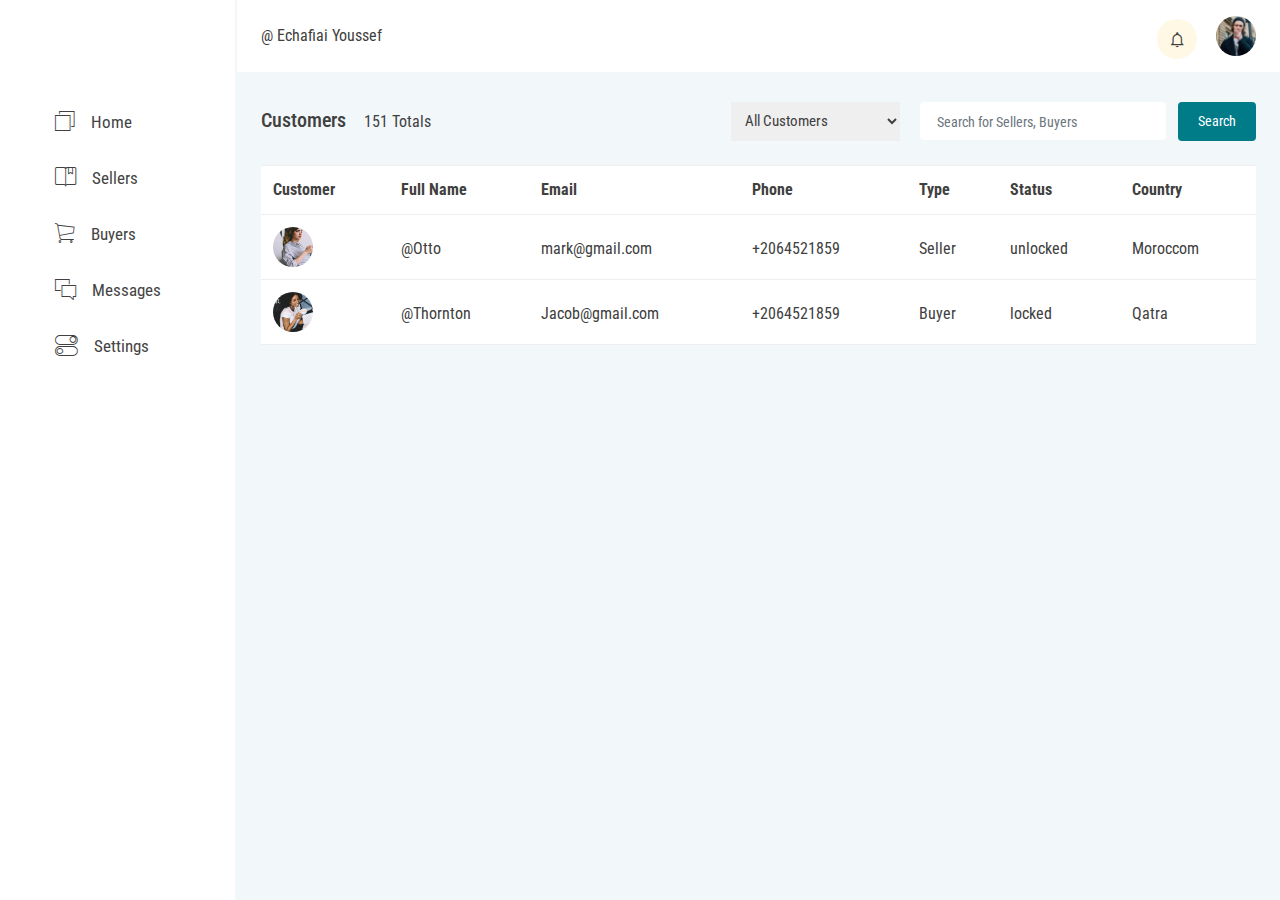
==== zeed/cpanel-support/dashboard.html @ 5ad9c501 "zeed" ====
<!DOCTYPE html>
<html lang="en">
    
    <head>
        
        <!-- Meta -->
        <meta charset="UTF-8">
        <meta name="viewport" content="width=device-width, initial-scale=1, shrink-to-fit=no">
        
        <!-- Site Title -->
        <title>Zeed - Welcome To cPanel Team Zeed</title>
                
        <!-- Site Logo -->
        <link href="../img/Thumbnail.png" rel="shortcut icon" type="image/x-icon">
        
        <!-- Fonts - Start includes Fonts From Google Fonts -->
        <link href="https://fonts.googleapis.com/css?family=Roboto+Condensed:300,300i,400,400i,700,700i" rel="stylesheet">
        <link href="https://fonts.googleapis.com/css?family=Montserrat:400,500,600,700,800,900" rel="stylesheet">
        <link href="https://fonts.googleapis.com/css?family=Open+Sans:400,600,700,800" rel="stylesheet">
        
        <!-- Animate -->
        <link href="../css/animate-min.css" rel="stylesheet">

        <!-- Font ionicons -->
        <link href="../css/ionicons-min.css" rel="stylesheet">
        
        <!-- Bootstrap -->
        <link href="../css/bootstrap-min.css" rel="stylesheet">
        
        <!-- Owl Carousel -->
        <link href="../css/owl-carousel-min.css" rel="stylesheet">
        <link href="../css/owl-theme-default-min.css" rel="stylesheet">

        <!-- Style -->
        <link href="../css/style.css" rel="stylesheet">

        <!-- Responsive -->
        <link href="../css/Zeed-responsive.css" rel="stylesheet">

        <!-- Cpanel Support -->
        <link href="../css/Zeed-cpanel.css" rel="stylesheet">

        <!-- HTML5 shim and Respond.js for IE8 support of HTML5 elements and media queries -->
        <!-- WARNING: Respond.js doesn't work if you view the page via file:// -->
        
        <!--[if lt IE 9]>

            <script src="https://oss.maxcdn.com/html5shiv/3.7.3/html5shiv.min.js"></script>
            <script src="https://oss.maxcdn.com/respond/1.4.2/respond.min.js"></script>

        <![endif]-->

    </head>
    
<body>

    <!-- Start Navigation Menu -->

    <div class="navigation-left-menu">
        
        <!-- Start Container -->

        <div class="container-fluid">
            
            <div class="nav">
                
                <ul class="list-nav">
                    
                    <li><a href="#"><i class="icon ion-ios-browsers-outline"></i>Home</a></li>
                    <li><a href="#"><i class="icon ion-ios-bookmarks-outline"></i>sellers</a></li>
                    <li><a href="#"><i class="icon ion-ios-cart-outline"></i>buyers</a></li>
                    <li><a href="#"><i class="icon ion-ios-chatboxes-outline"></i>messages</a></li>
                    <li><a href="#"><i class="icon ion-ios-toggle-outline"></i>settings</a></li>

                </ul>

            </div>

        </div>

        <!-- End Container -->

    </div>

    <!-- End Navigation Menu -->

    <!-- Start Dashboard cPanel -->

    <div class="cPanel-dashboard">

        <!-- Start Header Navigation -->

        <div class="header-nav">
            
            <nav class="navbar navbar-expand-lg">

                <div class="collapse navbar-collapse" id="navbarSupportedContent">

                    <ul class="navbar-nav mr-auto">

                        <li class="nav-item">

                            <a class="nav-link" href="#">@ Echafiai Youssef</a>

                        </li>

                    </ul>

                </div>

                <div class="form-inline my-2 my-lg-0">

                    <ul class="navbar-nav mr-auto">

                        <li class="nav-item head-notifications">

                            <a class="nav-link head-notifications" href="#"><i class="icon ion-android-notifications-none"></i></a>

                        </li>

                        <li class="nav-item admin">

                            <a class="nav-link admin" href="#"><img src="img/team-1.jpg"></a>

                        </li>

                    </ul>  

                </div>

            </nav>

        </div>

        <!-- End Header Navigation -->

        <!-- Start Pages Dashboard -->

        <div class="dashboard-det">

            <!-- Start Container -->

            <div class="container-fluid">
                
                <!-- Start Settings Choise -->

                <div class="settings-choice">

                    <nav class="navbar navbar-expand-lg">

                        <div class="collapse navbar-collapse" id="navbarSupportedContent">

                            <ul class="navbar-nav mr-auto">

                                <li class="nav-item">

                                    <a class="nav-link" href="#"><h5>Customers</h5> <span>151 Totals</span></a>

                                </li>

                            </ul>

                        </div>

                        <div class="form-inline my-2 my-lg-0">

                            <ul class="navbar-nav mr-auto">
 
                                <select class="dropdown-select">

                                    <option value="1">All Customers</option>
                                    <option value="2">All Active Customers</option>
                                    <option value="3">All Locked Customers</option>

                                </select>

                                <form class="form-searching">
                                  <input class="form-control mr-sm-2" type="search" placeholder="Search for Sellers, Buyers" aria-label="Search">
                                  <button class="btn btn-outline-success my-2 my-sm-0" type="submit">Search</button>
                                </form>

                            </ul>  

                        </div>

                    </nav>

                </div>

                <!-- End Settings Choise -->

                <!-- Start Table -->

                <table class="table">

                    <thead>

                        <tr>

                            <th scope="col">Customer</th>
                            <th scope="col">Full Name</th>
                            <th scope="col">Email</th>
                            <th scope="col">Phone</th>
                            <th scope="col">Type</th>
                            <th scope="col">Status</th>
                            <th scope="col">Country</th>

                        </tr>

                    </thead>

                    <tbody>

                        <tr>

                            <th scope="row"><img src="img/team-2.jpg"></th>
                            <td>@Otto</td>
                            <td>mark@gmail.com</td>
                            <td>+2064521859</td>
                            <td>Seller</td>
                            <td>unlocked</td>
                            <td>Moroccom</td>

                        </tr>

                        <tr>

                            <th scope="row"><img src="img/team-3.jpg"></th>
                            <td>@Thornton</td>
                            <td>Jacob@gmail.com</td>
                            <td>+2064521859</td>
                            <td>Buyer</td>
                            <td>locked</td>
                            <td>Qatra</td>

                        </tr>


                    </tbody>

                </table>

                <!-- End Table -->

            </div>

            <!-- End Container -->

        </div>

        <!-- End Pages Dashboard -->

    </div>

    <!-- End Dashboard cPanel -->

    <!-- jQuery js -->
    <script src="../js/jquery-min.js"></script>
    
    <!-- Bootstrap js -->
    <script src="../js/jquery-slim.js"></script>
    <script src="../js/popper-min.js"></script>
    <script src="../js/bootstrap-min.js"></script>
    
    <!-- Scrollreveal js -->
    <script src="../js/scrollreveal-min.js"></script>

    <!-- Masonry js -->
    <script src="../js/masonry-min.js"></script>

    <!-- Wow js -->
    <script src="../js/wow-min.js"></script>

    <!-- Owl Carousel js -->
    <script src="../js/owl-carousel-min.js"></script>

    <!-- Custom js -->
    <script src="../js/Zeed-custom.js"></script>
    
</body>
</html>
---- zeed/css/owl-carousel-min.css ----
/**
 * Owl Carousel v2.3.4
 * Copyright 2013-2019 David Deutsch
 * Licensed under: SEE LICENSE IN https://github.com/OwlCarousel2/OwlCarousel2/blob/master/LICENSE
 */
.owl-carousel,.owl-carousel .owl-item{-webkit-tap-highlight-color:transparent;position:relative}.owl-carousel{display:none;width:100%;z-index:1}.owl-carousel .owl-stage{position:relative;-ms-touch-action:pan-Y;touch-action:manipulation;-moz-backface-visibility:hidden}.owl-carousel .owl-stage:after{content:".";display:block;clear:both;visibility:hidden;line-height:0;height:0}.owl-carousel .owl-stage-outer{position:relative;overflow:hidden;-webkit-transform:translate3d(0,0,0)}.owl-carousel .owl-item,.owl-carousel .owl-wrapper{-webkit-backface-visibility:hidden;-moz-backface-visibility:hidden;-ms-backface-visibility:hidden;-webkit-transform:translate3d(0,0,0);-moz-transform:translate3d(0,0,0);-ms-transform:translate3d(0,0,0)}.owl-carousel .owl-item{min-height:1px;float:left;-webkit-backface-visibility:hidden;-webkit-touch-callout:none}.owl-carousel .owl-item img{display:block;width:100%}.owl-carousel .owl-dots.disabled,.owl-carousel .owl-nav.disabled{display:none}.no-js .owl-carousel,.owl-carousel.owl-loaded{display:block}.owl-carousel .owl-dot,.owl-carousel .owl-nav .owl-next,.owl-carousel .owl-nav .owl-prev{cursor:pointer;-webkit-user-select:none;-khtml-user-select:none;-moz-user-select:none;-ms-user-select:none;user-select:none}.owl-carousel .owl-nav button.owl-next,.owl-carousel .owl-nav button.owl-prev,.owl-carousel button.owl-dot{background:0 0;color:inherit;border:none;padding:0!important;font:inherit}.owl-carousel.owl-loading{opacity:0;display:block}.owl-carousel.owl-hidden{opacity:0}.owl-carousel.owl-refresh .owl-item{visibility:hidden}.owl-carousel.owl-drag .owl-item{-ms-touch-action:pan-y;touch-action:pan-y;-webkit-user-select:none;-moz-user-select:none;-ms-user-select:none;user-select:none}.owl-carousel.owl-grab{cursor:move;cursor:grab}.owl-carousel.owl-rtl{direction:rtl}.owl-carousel.owl-rtl .owl-item{float:right}.owl-carousel .animated{animation-duration:1s;animation-fill-mode:both}.owl-carousel .owl-animated-in{z-index:0}.owl-carousel .owl-animated-out{z-index:1}.owl-carousel .fadeOut{animation-name:fadeOut}@keyframes fadeOut{0%{opacity:1}100%{opacity:0}}.owl-height{transition:height .5s ease-in-out}.owl-carousel .owl-item .owl-lazy{opacity:0;transition:opacity .4s ease}.owl-carousel .owl-item .owl-lazy:not([src]),.owl-carousel .owl-item .owl-lazy[src^=""]{max-height:0}.owl-carousel .owl-item img.owl-lazy{transform-style:preserve-3d}.owl-carousel .owl-video-wrapper{position:relative;height:100%;background:#000}.owl-carousel .owl-video-play-icon{position:absolute;height:80px;width:80px;left:50%;top:50%;margin-left:-40px;margin-top:-40px;background:url(owl.video.play.png) no-repeat;cursor:pointer;z-index:1;-webkit-backface-visibility:hidden;transition:transform .1s ease}.owl-carousel .owl-video-play-icon:hover{-ms-transform:scale(1.3,1.3);transform:scale(1.3,1.3)}.owl-carousel .owl-video-playing .owl-video-play-icon,.owl-carousel .owl-video-playing .owl-video-tn{display:none}.owl-carousel .owl-video-tn{opacity:0;height:100%;background-position:center center;background-repeat:no-repeat;background-size:contain;transition:opacity .4s ease}.owl-carousel .owl-video-frame{position:relative;z-index:1;height:100%;width:100%}
---- zeed/css/owl-theme-default-min.css ----
/**
 * Owl Carousel v2.3.4
 * Copyright 2013-2019 David Deutsch
 * Licensed under: SEE LICENSE IN https://github.com/OwlCarousel2/OwlCarousel2/blob/master/LICENSE
 */
.owl-theme .owl-dots,.owl-theme .owl-nav{text-align:center;-webkit-tap-highlight-color:transparent}.owl-theme .owl-nav{margin-top:10px}.owl-theme .owl-nav [class*=owl-]{color:#FFF;font-size:14px;margin:5px;padding:4px 7px;background:#D6D6D6;display:inline-block;cursor:pointer;border-radius:3px}.owl-theme .owl-nav [class*=owl-]:hover{background:#869791;color:#FFF;text-decoration:none}.owl-theme .owl-nav .disabled{opacity:.5;cursor:default}.owl-theme .owl-nav.disabled+.owl-dots{margin-top:10px}.owl-theme .owl-dots .owl-dot{display:inline-block;zoom:1}.owl-theme .owl-dots .owl-dot span{width:10px;height:10px;margin:5px 7px;background:#D6D6D6;display:block;-webkit-backface-visibility:visible;transition:opacity .2s ease;border-radius:30px}.owl-theme .owl-dots .owl-dot.active span,.owl-theme .owl-dots .owl-dot:hover span{background:#869791}
---- zeed/css/style.css ----
/*
    -------------------------------------------------------------------------------

    Theme Name:         Zeed
    Theme URI:          http://www.zeed.com/
    Description:        Zeed - A Creative Multipurpose ecommerce Theme
    Version:            1.0.0
    Author:             Echafiai Youssef
    Author URI:         http://www.echafiai.com/
    Tags:               Electronics, Cars, Fashion, Collectibles, Coupons and More
    Text Domain:        Zeed
    License:            GPL v2
    License URI:        http://www.gnu.org/licenses/gpl-2.0.html

    -------------------------------------------------------------------------------

*/
/*
    -------------------------------------------------------------------------------

    * 01. Start GLOBAL CSS Style
    * 02. Start Page Loader

    -------------------------------------------------------------------------------
*/

/*-----------------------------------------------------------------------------------*/
/*  01 - Start GENERAL STYLING
/*-----------------------------------------------------------------------------------*/

* {
    outline: 0;
}

body {
    font-family: 'Roboto Condensed', 'Open Sans',sans-serif;
    padding: 0;
    margin: 0;
}

body a {
    transition: all 0.5s ease;
    color: #404040;
}

img {
    transition: all 0.5s ease;
    object-fit: cover;
    cursor: pointer;
    max-width: 100%;
}

:after, :before {
    -webkit-box-sizing: border-box;
    -moz-box-sizing: border-box;
    box-sizing: border-box;
}

::-moz-selection { 
    color: #404040;
    background: #fffaa3;
}

::selection {
    color: #404040; 
    background: #fffaa3;
}

textarea {
    resize: vertical;
}

/*-----------------------------------------------------------------------------------*/
/*  02 - Start Page Loader
/*-----------------------------------------------------------------------------------*/

#loader {
    position: absolute;
    width: 100%;
    height: 100vh;
    background: white;
    z-index: 9999;
}
---- zeed/css/Zeed-cpanel.css ----
/*
    -------------------------------------------------------------------------------

    Theme Name:         Zeed
    Theme URI:          http://www.zeed.com/
    Description:        Zeed - A Creative Multipurpose ecommerce Theme
    Version:            1.0.0
    Author:             Echafiai Youssef
    Author URI:         http://www.echafiai.com/
    Tags:               Electronics, Cars, Fashion, Collectibles, Coupons and More
    Text Domain:        Zeed
    License:            GPL v2
    License URI:        http://www.gnu.org/licenses/gpl-2.0.html

    -------------------------------------------------------------------------------

*/
/*
    -------------------------------------------------------------------------------

    * 01. Start Login Page
    * 02. Start dashboard Page

    -------------------------------------------------------------------------------
*/

/*-----------------------------------------------------------------------------------*/
/*  01 - Start Login Page
/*-----------------------------------------------------------------------------------*/

.cPanel-login {
    position: relative;
    height: 100vh;
    width: 100%;
}

.cPanel-login .col-cPanel-right {
    background: white url(../cpanel-support/img/rkrishnamani.png);
    height: 100vh;
    position: fixed;
    right: 0;
    background-size: cover;
    background-position: center;
}

.cPanel-login .col-cPanel-left {
    position: relative;
    padding-top: 120px;
    padding-bottom: 120px;
    padding-left: 35px;
    padding-right: 50px;
}

.cPanel-login h2 {
    margin-bottom: 25px;
    line-height: 1.5;
}

.cPanel-login .col-cPanel-left form {
    margin-top: 15px;
}

.cPanel-login .col-cPanel-left form label {
    font-size: 15px;
}

.cPanel-login .col-cPanel-left form .text-muted {
    color: #6c757d!important;
    margin-top: 9px;
    margin-bottom: -4px;
}

.cPanel-login .col-cPanel-left input {
    border-radius: 0;
}

.cPanel-login .col-cPanel-left input:hover,
.cPanel-login .col-cPanel-left input:focus {
    color: #495057;
    background-color: #fff;
    border-color: #007c89;
    outline: 0;
    box-shadow: 0 0 0 0 !important;
    border-width: 1.5px;
}

.cPanel-login .col-cPanel-left form .form-check {
    margin-bottom: 18px;
}

.cPanel-login .col-cPanel-left form .form-check input#exampleCheck1 {
    margin-top: 6px;
}

.form-check-label {
    margin-bottom: 0;
    font-size: 14px;
}

.cPanel-login .col-cPanel-left form button.btn {
    background: #007c89;
    color: white;
    width: 100%;
    border-radius: 0;
}

.cPanel-login .col-cPanel-left form button.btn:hover {
    background: #007c89;
    color: white;
}

.cPanel-login .col-cPanel-left .alert.alert-danger {
    margin-top: 19px;
}

.cPanel-login .col-cPanel-left form .form-check label.form-check-label {
    font-size: 14px;
    width: 80%;
}

/*-----------------------------------------------------------------------------------*/
/*  02 - Start dashboard Page
/*-----------------------------------------------------------------------------------*/

.navigation-left-menu {
    position: relative;
    width: 18.5%;
    float: left;
    background: white;
    height: 100vh;
    border-right: 2px solid #f2f7fb;
}

.navigation-left-menu .nav .list-nav li {
    list-style: none;
    margin-bottom: 17px;
}

.navigation-left-menu .nav .list-nav li .icon {
    position: relative;
    margin-right: 16px;
    font-size: 26px;
    color: #404040;
    top: 3px;
}

.navigation-left-menu .nav .list-nav li a {
    font-size: 17px;
    color: #444;
    text-transform: capitalize;
}

.navigation-left-menu .nav .list-nav li a:hover,
.navigation-left-menu .nav .list-nav li a:active,
.navigation-left-menu .nav .list-nav li a:focus {
    text-decoration: none;
    outline: 0;
}

.navigation-left-menu .nav {
    margin-top: 100px;
}

.cPanel-dashboard {
    position: relative;
    width: 81.5%;
    float: left;
    background: #f2f7fa;
    min-height: 100vh;
}

.cPanel-dashboard .header-nav {
    background: white;
}

.settings-choice nav.navbar.navbar-expand-lg h5 {
    display: inline;
    margin-right: 14px;
}

.cPanel-dashboard .header-nav li.head-notifications {
    background: #fff8e5;
    height: 40px;
    width: 40px;
    border-radius: 50px;
    margin-top: 11px;
    margin-right: 11px;
}

.cPanel-dashboard .header-nav li.head-notifications i.icon {
    position: relative;
    left: 6px;
    font-size: 18px;
    color: #404040;
}

.cPanel-dashboard .header-nav img {
    height: 40px;
    width: 40px;
    border-radius: 50px;
}

.dashboard-det {
    padding: 20px 9px;
}

.settings-choice nav.navbar.navbar-expand-lg {
    padding-left: 0;
    padding-right: 0;
}

.settings-choice select.dropdown-select {
    border: 0;
    padding-left: 10px;
    padding-right: 10px;
    margin-right: 20px;
    font-size: 15px;
    color: #404040;
}

.settings-choice select.dropdown-select option {
    background: white;
    margin: 20px;
    overflow: hidden;
    color: #404040;
    border: 0;
    outline: 0;
    box-shadow: 0 0 0 0;
}

.settings-choice form.form-searching input {
    border: 0;
    padding: 0 28px;
    padding-left: 17px;
}

.settings-choice form.form-searching input:hover,
.settings-choice form.form-searching input:active,
.settings-choice form.form-searching input:focus {
    box-shadow: 0 0 0 0;
}

.settings-choice form.form-searching input::-webkit-input-placeholder {
    font-size: 14px;
    z-index: 99;
}

.settings-choice form.form-searching input:focus::-webkit-input-placeholder {
    font-size: 14px;
    z-index: 99;
}

.settings-choice .btn-outline-success {
    background: #007c89;
    color: white;
    border: 0;
    font-size: 14px;
    padding: 9px 20px;
}

.settings-choice ul.navbar-nav.mr-auto li.nav-item:first-child a {
    padding-left: 0;
}

.settings-choice .btn-outline-success:hover,
.settings-choice .btn-outline-success:active,
.settings-choice .btn-outline-success:focus {
    background: #007c89b3 !important;
    color: white;
    box-shadow: 0 0 0 0 !important;
}

.dashboard-det .table {
    color: #404040;
    background: white;
    margin-top: 15px;
}

.table td, .table th {
    border-color: #eee;
}

.dashboard-det .table thead th,
.dashboard-det table td, 
.dashboard-det .table th {
    vertical-align: bottom;
    border-bottom: 1px solid #eee;
}

.dashboard-det .table img {
    height: 40px;
    width: 40px;
    border-radius: 50px;
}

.dashboard-det .table td {
    padding-bottom: 18px;
}
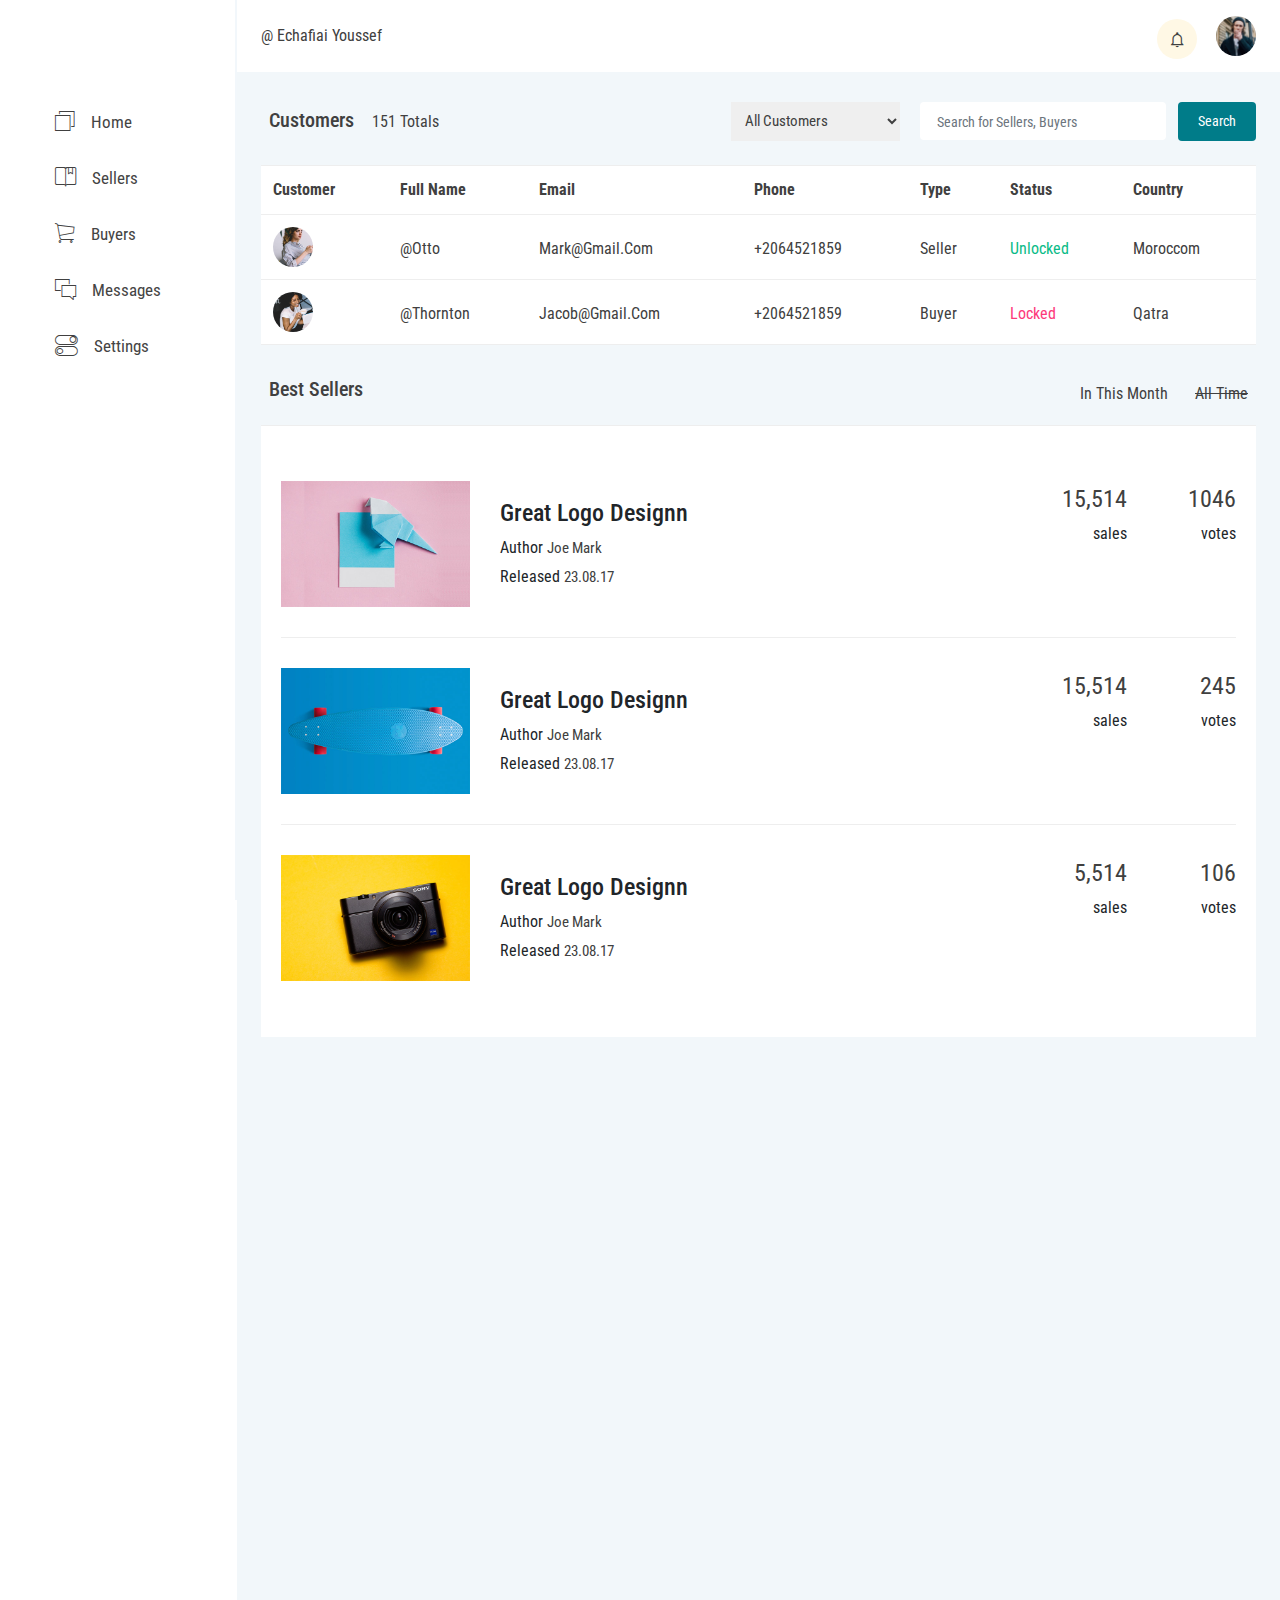
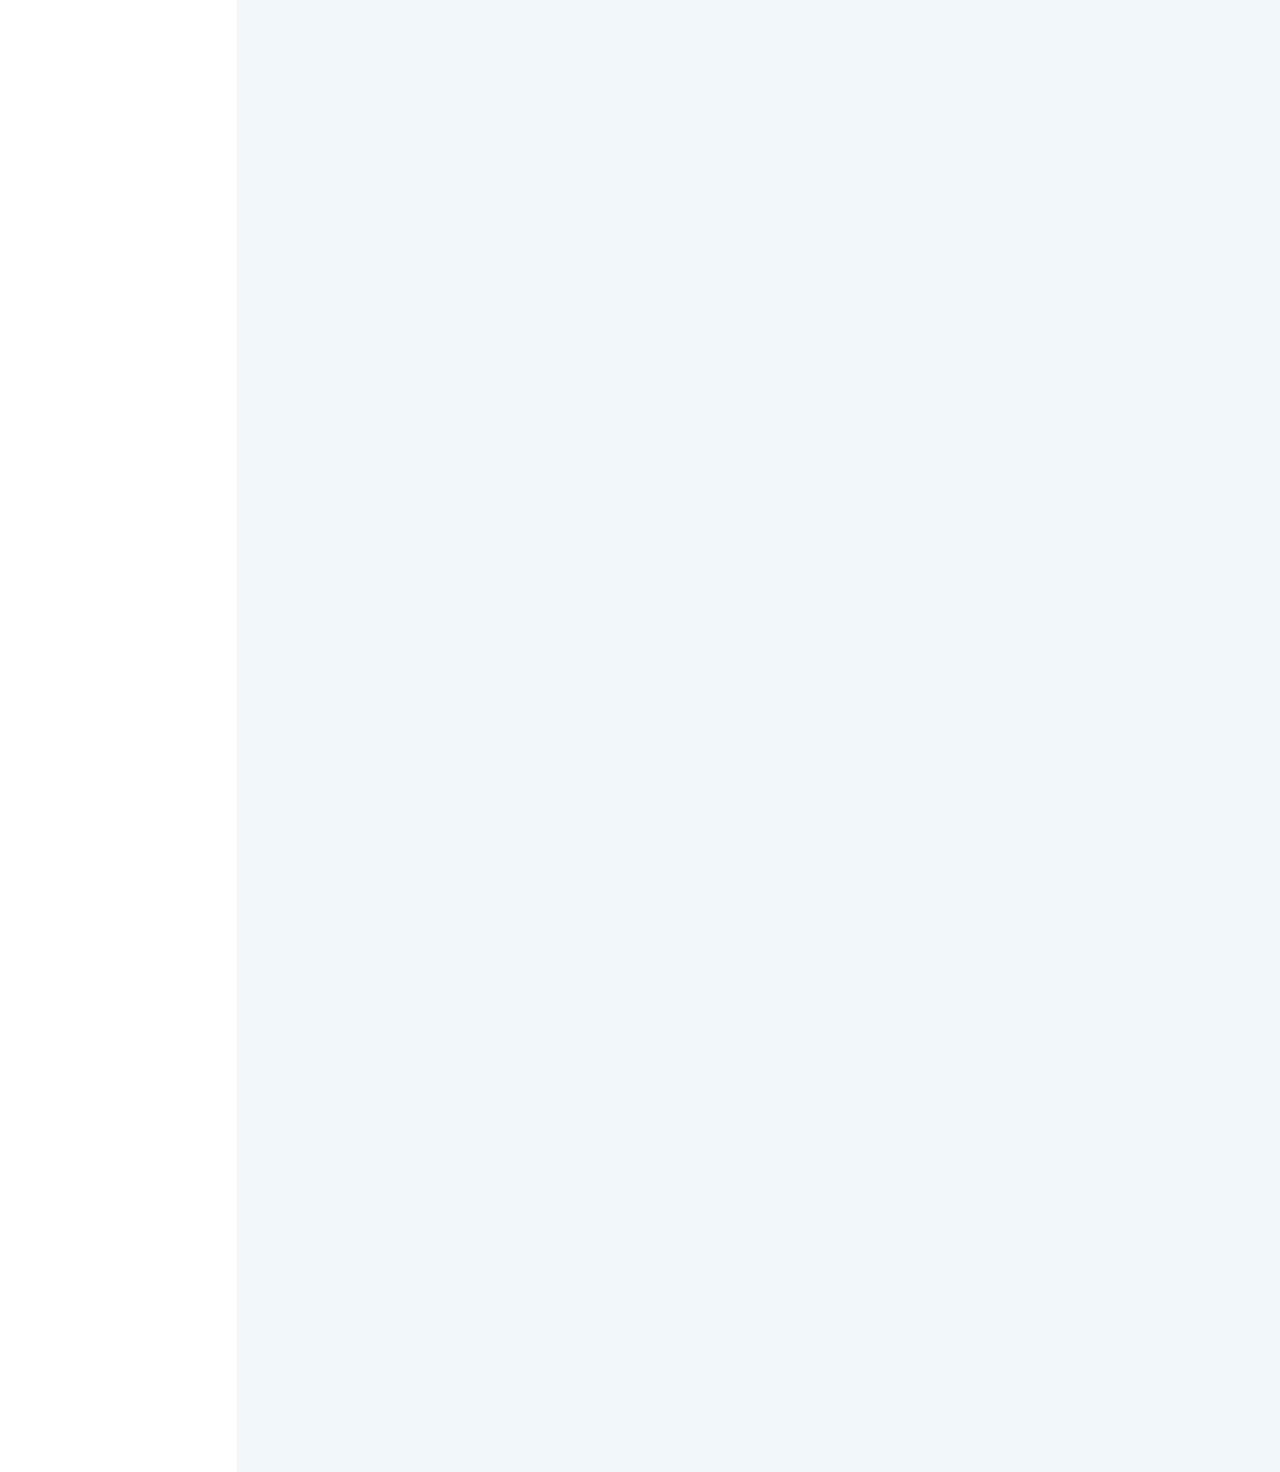
==== commit ba4c309a: "lowd" ====
--- a/zeed/cpanel-support/dashboard.html
+++ b/zeed/cpanel-support/dashboard.html
@@ -146,13 +146,13 @@
 
                 <div class="settings-choice">
 
-                    <nav class="navbar navbar-expand-lg">
+                    <nav class="navbar navbar-expand-lg navnopa">
 
                         <div class="collapse navbar-collapse" id="navbarSupportedContent">
 
                             <ul class="navbar-nav mr-auto">
 
-                                <li class="nav-item">
+                                <li class="nav-item titleSectionCPanel">
 
                                     <a class="nav-link" href="#"><h5>Customers</h5> <span>151 Totals</span></a>
 
@@ -218,7 +218,7 @@
                             <td>mark@gmail.com</td>
                             <td>+2064521859</td>
                             <td>Seller</td>
-                            <td>unlocked</td>
+                            <td><span class="unlocked">unlocked</span></td>
                             <td>Moroccom</td>
 
                         </tr>
@@ -230,7 +230,7 @@
                             <td>Jacob@gmail.com</td>
                             <td>+2064521859</td>
                             <td>Buyer</td>
-                            <td>locked</td>
+                            <td><span class="locked">locked<span></td>
                             <td>Qatra</td>
 
                         </tr>
@@ -241,6 +241,236 @@
                 </table>
 
                 <!-- End Table -->
+
+                <!-- Start Best Sellers -->
+
+                <div class="cPanel-best-sellers">
+
+                    <nav class="navbar navbar-expand-lg navnopa">
+
+                        <div class="collapse navbar-collapse" id="navbarSupportedContent">
+
+                            <ul class="navbar-nav mr-auto">
+
+                                <li class="nav-item titleSectionCPanel">
+
+                                    <a class="nav-link" href="#"><h5>Best Sellers</h5></a>
+
+                                </li>
+
+                            </ul>
+
+                        </div>
+
+                        <div class="form-inline my-2 my-lg-0">
+
+                            <ul class="navbar-nav mr-auto botoome">
+
+                                <li class="nav-item">
+
+                                    <a class="nav-link" href="#">In This Month</a>
+
+                                </li>    
+
+                                <li class="nav-item">
+
+                                    <a class="nav-link" href="#">All Time</a>
+
+                                </li>  
+
+                            </ul>  
+
+                        </div>
+
+                    </nav>
+
+                    <div class="table-productes">
+                        
+                        <div class="item-peod">
+                            
+                            <div class="row">
+
+                            <div class="col-xs-12 col-md-8 col-lg-8 col-detieals-productes">
+                                
+                                <div class="row">
+                                    
+                                    <div class="col-xs-12 col-md-4 col-lg-4 table-img-productes">
+                                        
+                                        <img src="img/product1.jpg">
+
+                                    </div>
+
+                                    <div class="col-xs-12 col-md-8 col-lg-8 table-infop-productes">
+                                        
+                                        <h3>Great Logo Designn</h3>
+
+                                        <div class="meta-s">
+                                            
+
+                                            <p>Author <span>joe mark</span></p>
+                                            <p>Released <span>23.08.17</span></p>
+
+                                        </div>
+
+                                    </div>
+
+                                </div>
+
+                            </div>
+
+                            <div class="col-xs-12 col-md-4 col-lg-4 col-states-productes">
+                                
+                                <div class="row">
+                                    
+                                    <div class="col-xs-12 col-md-4 col-lg-4"></div>
+
+                                    <div class="col-xs-12 col-md-4 col-lg-4 in-states-productes">
+                                        
+                                        <p>15,514</p>
+                                        <span>sales</span>
+
+                                    </div>                                    
+
+                                    <div class="col-xs-12 col-md-4 col-lg-4 in-states-productes">
+                                        
+                                        <p>1046</p>
+                                        <span>votes</span>
+
+                                    </div>   
+
+                                </div>
+
+                            </div>
+
+                            </div>
+
+                        </div>
+
+                        <div class="item-peod">
+                            
+                            <div class="row">
+
+                            <div class="col-xs-12 col-md-8 col-lg-8 col-detieals-productes">
+                                
+                                <div class="row">
+                                    
+                                    <div class="col-xs-12 col-md-4 col-lg-4 table-img-productes">
+                                        
+                                        <img src="img/product2.jpg">
+
+                                    </div>
+
+                                    <div class="col-xs-12 col-md-8 col-lg-8 table-infop-productes">
+                                        
+                                        <h3>Great Logo Designn</h3>
+
+                                        <div class="meta-s">
+                                            
+
+                                            <p>Author <span>joe mark</span></p>
+                                            <p>Released <span>23.08.17</span></p>
+
+                                        </div>
+
+                                    </div>
+
+                                </div>
+
+                            </div>
+
+                            <div class="col-xs-12 col-md-4 col-lg-4 col-states-productes">
+                                
+                                <div class="row">
+                                    
+                                    <div class="col-xs-12 col-md-4 col-lg-4"></div>
+
+                                    <div class="col-xs-12 col-md-4 col-lg-4 in-states-productes">
+                                        
+                                        <p>15,514</p>
+                                        <span>sales</span>
+
+                                    </div>                                    
+
+                                    <div class="col-xs-12 col-md-4 col-lg-4 in-states-productes">
+                                        
+                                        <p>245</p>
+                                        <span>votes</span>
+
+                                    </div>   
+
+                                </div>
+
+                            </div>
+
+                            </div>
+
+                        </div>
+
+                        <div class="item-peod">
+                            
+                            <div class="row">
+
+                            <div class="col-xs-12 col-md-8 col-lg-8 col-detieals-productes">
+                                
+                                <div class="row">
+                                    
+                                    <div class="col-xs-12 col-md-4 col-lg-4 table-img-productes">
+                                        
+                                        <img src="img/product3.jpg">
+
+                                    </div>
+
+                                    <div class="col-xs-12 col-md-8 col-lg-8 table-infop-productes">
+                                        
+                                        <h3>Great Logo Designn</h3>
+
+                                        <div class="meta-s">
+                                            
+
+                                            <p>Author <span>joe mark</span></p>
+                                            <p>Released <span>23.08.17</span></p>
+
+                                        </div>
+
+                                    </div>
+
+                                </div>
+
+                            </div>
+
+                            <div class="col-xs-12 col-md-4 col-lg-4 col-states-productes">
+                                
+                                <div class="row">
+                                    
+                                    <div class="col-xs-12 col-md-4 col-lg-4"></div>
+
+                                    <div class="col-xs-12 col-md-4 col-lg-4 in-states-productes">
+                                        
+                                        <p>5,514</p>
+                                        <span>sales</span>
+
+                                    </div>                                    
+
+                                    <div class="col-xs-12 col-md-4 col-lg-4 in-states-productes">
+                                        
+                                        <p>106</p>
+                                        <span>votes</span>
+
+                                    </div>   
+
+                                </div>
+
+                            </div>
+
+                            </div>
+
+                        </div>
+
+                    </div>
+
+                </div>
+
+                <!-- End Best Sellers -->
 
             </div>
 
--- a/zeed/css/Zeed-cpanel.css
+++ b/zeed/css/Zeed-cpanel.css
@@ -28,6 +28,22 @@
 /*  01 - Start Login Page
 /*-----------------------------------------------------------------------------------*/
 
+body::-webkit-scrollbar {
+  width: 10px;
+}
+
+body::-webkit-scrollbar-track {
+  background: #f1f1f1; 
+}
+ 
+body::-webkit-scrollbar-thumb {
+  background: #c1c1c1; 
+}
+
+body::-webkit-scrollbar-thumb:hover {
+  background: #555; 
+}
+
 .cPanel-login {
     position: relative;
     height: 100vh;
@@ -123,7 +139,7 @@
 /*-----------------------------------------------------------------------------------*/
 
 .navigation-left-menu {
-    position: relative;
+    position: fixed;
     width: 18.5%;
     float: left;
     background: white;
@@ -164,7 +180,7 @@
 .cPanel-dashboard {
     position: relative;
     width: 81.5%;
-    float: left;
+    float: right;
     background: #f2f7fa;
     min-height: 100vh;
 }
@@ -202,9 +218,10 @@
 
 .dashboard-det {
     padding: 20px 9px;
-}
-
-.settings-choice nav.navbar.navbar-expand-lg {
+    height: 3000px;
+}
+
+.navnopa {
     padding-left: 0;
     padding-right: 0;
 }
@@ -258,7 +275,7 @@
     padding: 9px 20px;
 }
 
-.settings-choice ul.navbar-nav.mr-auto li.nav-item:first-child a {
+.titleSectionCPanel {
     padding-left: 0;
 }
 
@@ -295,20 +312,119 @@
 
 .dashboard-det .table td {
     padding-bottom: 18px;
-}
-
-
-
-
-
-
-
-
-
-
-
-
-
-
-
-
+    text-transform: capitalize;
+}
+
+.dashboard-det .table td span.locked {
+    color: #fd397a;
+}
+
+.dashboard-det .table td span.unlocked {
+    color: #0abb87;
+}
+
+.botoome a.nav-link {
+    margin-left: 11px;
+    border-radius: 2px;
+    padding-bottom: 4px;
+    padding-top: 5px;
+}
+
+.botoome li.nav-item:last-child a {
+    text-decoration: line-through;
+    border-radius: 0;
+}
+
+.botoome li.nav-item:hover a, .botoome li.nav-item:active a, .botoome li.nav-item:focus a {
+    background: #007c89;
+    color: white;
+    border-radius: 2px;
+}
+
+.table-productes {
+    background: white;
+    padding: 50px 20px;
+    padding-bottom: 56px;
+    border-top: 1px solid #eee;
+    padding-top: 25px;
+}
+
+.table-productes .in-states-productes {
+    float: right;
+    text-align: right;
+    margin-bottom: 13px;
+}
+
+.table-productes .in-states-productes p {
+    font-size: 24px;
+    margin-bottom: 5px;
+    color: #404040;
+}
+
+.table-productes .table-infop-productes {
+    margin-top: 18px;
+}
+
+.table-productes .table-infop-productes h3 {
+    font-size: 24px;
+}
+
+.table-productes .table-infop-productes .meta-s p {
+    margin-bottom: 5px;
+    text-transform: capitalize;
+}
+
+.table-productes .table-infop-productes .meta-s p span {
+    color: #404040;
+    font-size: 15px;
+}
+
+.table-productes .item-peod {
+    padding-bottom: 30px;
+    border-bottom: 1px solid #eee;
+    padding-top: 30px;
+}
+
+.table-productes .item-peod:last-child {
+    border: none;
+    padding-bottom: 0;
+}
+
+
+
+
+
+
+
+
+
+
+
+
+
+
+
+
+
+
+
+
+
+
+
+
+
+
+
+
+
+
+
+
+
+
+
+
+
+
+
